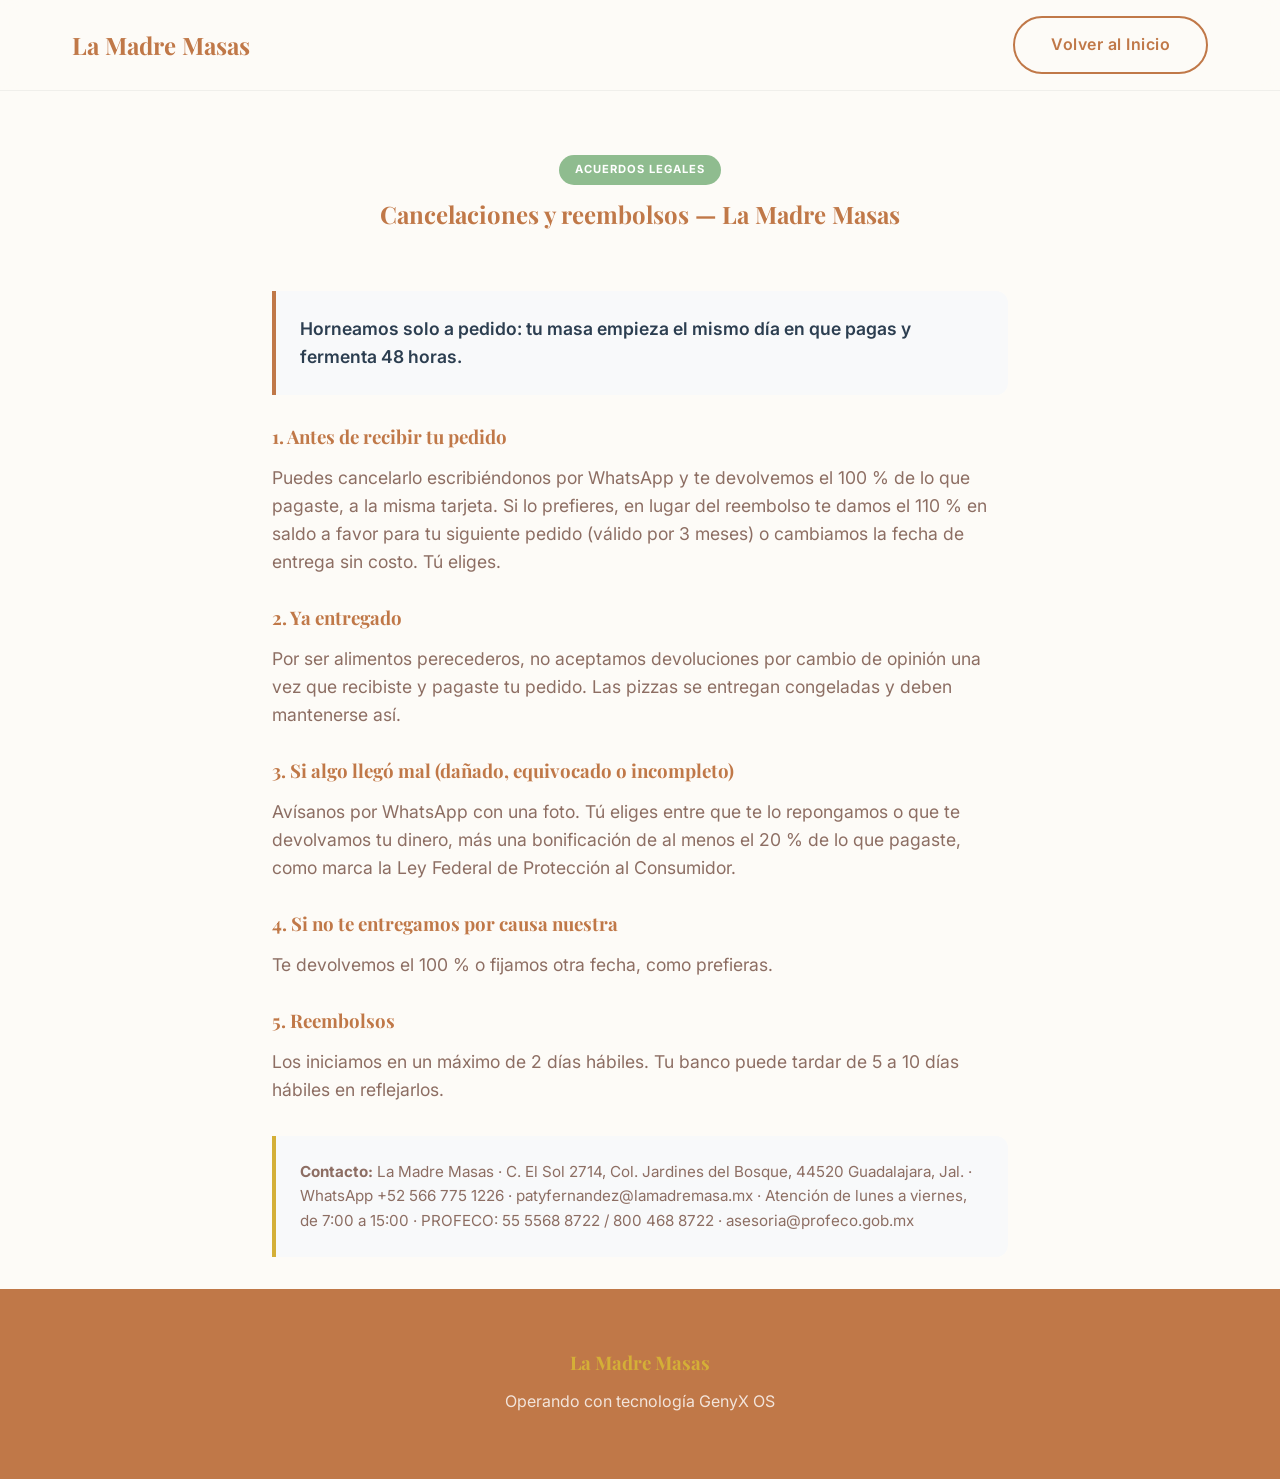
==== cancelaciones.html @ d2cee0dd "feat(legal): agregar pagina de cancelaciones y reembolsos (#Ronda07)" ====
<!DOCTYPE html>
<html lang="es">

<head>
    <meta charset="UTF-8">
  <!-- Anti-AI Crawler Protection -->
  <meta name="robots" content="noai, noimageai">
  <meta name="GPTBot" content="noindex, nofollow, noarchive, nosnippet">
  <meta name="ChatGPT-User" content="noindex, nofollow">
  <meta name="anthropic-ai" content="noindex, nofollow">
  <meta name="ClaudeBot" content="noindex, nofollow">
  <meta name="Google-Extended" content="noindex, nofollow">
  <meta name="CCBot" content="noindex, nofollow">
  <meta name="PerplexityBot" content="noindex, nofollow">
  <meta name="Bytespider" content="noindex, nofollow">
  <meta name="FacebookBot" content="noindex, nofollow">
    <meta name="viewport" content="width=device-width, initial-scale=1.0">
    <title>Cancelaciones y Reembolsos | La Madre Masas</title>
    <meta name="description" content="Política de cancelaciones y reembolsos de La Madre Masas.">
    <link rel="stylesheet" href="css/style.css">
    <link rel="stylesheet" href="https://cdnjs.cloudflare.com/ajax/libs/font-awesome/6.4.0/css/all.min.css">
    <style>
        .legal-content h3 {
            margin-top: 2rem;
            margin-bottom: 1rem;
            color: var(--color-primary);
        }

        .legal-content p,
        .legal-content li {
            font-size: 1.1rem;
            color: var(--color-text-muted);
            line-height: 1.6;
            margin-bottom: 1rem;
        }

        .legal-content ul,
        .legal-content ol {
            margin-left: 2rem;
            margin-bottom: 1.5rem;
        }

        .highlight-box {
            background-color: #f8f9fa;
            border-left: 4px solid var(--color-primary);
            padding: 1.5rem;
            margin: 2rem 0;
            border-radius: 0 var(--border-radius-md) var(--border-radius-md) 0;
        }
    </style>
</head>

<body>

    <header class="header">
        <div class="container flex justify-between items-center">
            <a href="index.html" class="logo-text"
                style="font-family:var(--font-heading); font-size:1.5rem; font-weight:700; color:var(--color-primary);">
                La Madre Masas
            </a>
            <a href="index.html" class="btn btn-secondary">
                Volver al Inicio
            </a>
        </div>
    </header>

    <section class="py-xl" style="background-color:#FDFBF7;">
        <div class="container" style="max-width: 800px; margin: 0 auto; padding-top: 4rem;">
            <div class="text-center mb-lg">
                <span class="badge mb-sm">Acuerdos Legales</span>
                <h1 style="color:var(--color-primary);">Cancelaciones y reembolsos — La Madre Masas</h1>
            </div>

            <div class="legal-content bg-white p-xl rounded shadow" style="border: 1px solid var(--color-border);">

                <div class="highlight-box">
                    <p style="margin:0; font-weight:600; color:var(--color-text);">Horneamos solo a pedido: tu masa empieza el mismo día en que pagas y fermenta 48 horas.</p>
                </div>

                <h3>1. Antes de recibir tu pedido</h3>
                <p>Puedes cancelarlo escribiéndonos por WhatsApp y te devolvemos el 100 % de lo que pagaste, a la misma tarjeta. Si lo prefieres, en lugar del reembolso te damos el 110 % en saldo a favor para tu siguiente pedido (válido por 3 meses) o cambiamos la fecha de entrega sin costo. Tú eliges.</p>

                <h3>2. Ya entregado</h3>
                <p>Por ser alimentos perecederos, no aceptamos devoluciones por cambio de opinión una vez que recibiste y pagaste tu pedido. Las pizzas se entregan congeladas y deben mantenerse así.</p>

                <h3>3. Si algo llegó mal (dañado, equivocado o incompleto)</h3>
                <p>Avísanos por WhatsApp con una foto. Tú eliges entre que te lo repongamos o que te devolvamos tu dinero, más una bonificación de al menos el 20 % de lo que pagaste, como marca la Ley Federal de Protección al Consumidor.</p>

                <h3>4. Si no te entregamos por causa nuestra</h3>
                <p>Te devolvemos el 100 % o fijamos otra fecha, como prefieras.</p>

                <h3>5. Reembolsos</h3>
                <p>Los iniciamos en un máximo de 2 días hábiles. Tu banco puede tardar de 5 a 10 días hábiles en reflejarlos.</p>

                <div class="highlight-box" style="border-left-color: var(--color-gold);">
                    <p style="margin:0; font-size:0.95rem; color:var(--color-text-muted);">
                        <strong>Contacto:</strong> La Madre Masas · C. El Sol 2714, Col. Jardines del Bosque, 44520 Guadalajara, Jal. · WhatsApp +52 566 775 1226 · <a href="mailto:patyfernandez@lamadremasa.mx">patyfernandez@lamadremasa.mx</a> · Atención de lunes a viernes, de 7:00 a 15:00 · PROFECO: 55 5568 8722 / 800 468 8722 · <a href="mailto:asesoria@profeco.gob.mx">asesoria@profeco.gob.mx</a>
                    </p>
                </div>
            </div>
        </div>
    </section>

    <footer style="background:var(--color-primary); color:white; padding:4rem 0;">
        <div class="container text-center">
            <h3 style="color:var(--color-gold); margin-bottom:1rem;">La Madre Masas</h3>
            <p style="opacity: 0.8;">Operando con tecnología GenyX OS</p>
        </div>
    </footer>

</body>

</html>
---- css/style.css ----
/* Import Google Fonts */
@import url('https://fonts.googleapis.com/css2?family=Inter:wght@300;400;500;600&family=Playfair+Display:ital,wght@0,400;0,600;0,700;1,400&display=swap');
@import 'variables.css';

/* --- Reset & Base --- */
* {
    margin: 0;
    padding: 0;
    box-sizing: border-box;
}

html {
    scroll-behavior: smooth;
}

body {
    font-family: var(--font-body);
    background-color: var(--color-background);
    color: var(--color-text-main);
    line-height: 1.6;
    -webkit-font-smoothing: antialiased;
    overflow-x: hidden;
}

h1,
h2,
h3,
h4,
h5,
h6 {
    font-family: var(--font-heading);
    font-weight: 700;
    line-height: 1.1;
    color: var(--color-primary);
}

a {
    text-decoration: none;
    color: inherit;
    transition: var(--transition-base);
}

img {
    max-width: 100%;
    display: block;
    height: auto;
}

ul {
    list-style: none;
}

/* --- Layout Utilities --- */
.container {
    max-width: var(--container-width);
    margin: 0 auto;
    padding: 0 var(--spacing-md);
}

.flex {
    display: flex;
}

.flex-col {
    flex-direction: column;
}

.items-center {
    align-items: center;
}

.justify-between {
    justify-content: space-between;
}

.justify-center {
    justify-content: center;
}

.grid {
    display: grid;
}

.grid-2-col {
    grid-template-columns: 1fr 1fr;
}

.grid-3-col {
    grid-template-columns: repeat(3, 1fr);
}

.grid-4-col {
    grid-template-columns: repeat(4, 1fr);
}

.gap-xs {
    gap: var(--spacing-xs);
}

.gap-sm {
    gap: var(--spacing-sm);
}

.gap-md {
    gap: var(--spacing-md);
}

.gap-lg {
    gap: var(--spacing-lg);
}

.text-center {
    text-align: center;
}

.text-right {
    text-align: right;
}

.mb-sm {
    margin-bottom: var(--spacing-sm);
}

.mb-md {
    margin-bottom: var(--spacing-md);
}

.mb-lg {
    margin-bottom: var(--spacing-lg);
}

.mt-sm {
    margin-top: var(--spacing-sm);
}

.mt-md {
    margin-top: var(--spacing-md);
}

.mt-lg {
    margin-top: var(--spacing-lg);
}

.py-lg {
    padding-top: var(--spacing-lg);
    padding-bottom: var(--spacing-lg);
}

/* --- Components --- */

/* Buttons */
.btn {
    display: inline-flex;
    align-items: center;
    justify-content: center;
    padding: 14px 36px;
    border-radius: var(--border-radius-pill);
    font-weight: 600;
    font-size: 1rem;
    cursor: pointer;
    transition: var(--transition-base);
    border: 2px solid transparent;
    letter-spacing: 0.5px;
}

.btn-primary {
    background-color: var(--color-primary);
    color: var(--color-text-light);
    box-shadow: var(--shadow-md);
}

.btn-primary:hover {
    background-color: var(--color-primary-light);
    transform: translateY(-3px);
    box-shadow: var(--shadow-lg);
}

.btn-secondary {
    background-color: transparent;
    border-color: var(--color-primary);
    color: var(--color-primary);
}

.btn-secondary:hover {
    background-color: var(--color-primary);
    color: var(--color-text-light);
}

.btn-icon-only {
    width: 40px;
    height: 40px;
    border-radius: 50%;
    background: rgba(255, 255, 255, 0.8);
    display: flex;
    align-items: center;
    justify-content: center;
    color: var(--color-primary);
    transition: var(--transition-base);
}

.btn-icon-only:hover {
    background: var(--color-primary);
    color: #fff;
    transform: scale(1.1);
}

/* Cards */
.card-product {
    background: var(--color-surface);
    border-radius: var(--border-radius-md);
    overflow: hidden;
    transition: var(--transition-base);
    box-shadow: var(--shadow-sm);
    border: 1px solid rgba(0, 0, 0, 0.03);
    display: flex;
    flex-direction: column;
}

.card-product:hover {
    transform: translateY(-8px);
    box-shadow: var(--shadow-lg);
}

.card-img {
    height: 220px;
    background: #eee;
    overflow: hidden;
    position: relative;
}

.card-img img {
    width: 100%;
    height: 100%;
    object-fit: cover;
    transition: transform 0.5s ease;
}

.card-product:hover .card-img img {
    transform: scale(1.05);
}

.card-body {
    padding: var(--spacing-md);
    flex-grow: 1;
    display: flex;
    flex-direction: column;
}

.card-title {
    font-size: 1.25rem;
    margin-bottom: 4px;
}

.card-desc {
    font-size: 0.9rem;
    color: var(--color-text-muted);
    margin-bottom: var(--spacing-sm);
    flex-grow: 1;
}

.card-price {
    font-weight: 700;
    color: var(--color-primary);
    font-size: 1.1rem;
}

/* Badge */
.badge {
    padding: 6px 16px;
    border-radius: 20px;
    font-size: 0.7rem;
    font-weight: 700;
    text-transform: uppercase;
    letter-spacing: 1px;
    background: var(--color-secondary);
    color: #fff;
    display: inline-block;
}

/* --- Layout Sections --- */

/* Header */
.header {
    background: rgba(253, 251, 247, 0.9);
    backdrop-filter: blur(12px);
    position: sticky;
    top: 0;
    z-index: 900;
    padding: 16px 0;
    border-bottom: 1px solid rgba(0, 0, 0, 0.05);
}

.hidden-mobile {
    display: flex;
}

.nav-link {
    font-weight: 500;
    font-size: 0.95rem;
}

.nav-link:hover {
    color: var(--color-primary);
}

/* Hero */
.hero {
    min-height: 90vh;
    display: flex;
    align-items: center;
    position: relative;
    background-color: #222;
    margin-top: -80px;
    /* pull under header */
    padding-top: 80px;
}

.hero-bg {
    position: absolute;
    inset: 0;
    background-image: url('../images/hero-artisan.jpg');
    /* Will need image */
    background-size: cover;
    background-position: center;
    opacity: 0.6;
    mix-blend-mode: overlay;
    z-index: 0;
}

.hero-content {
    position: relative;
    z-index: 10;
    max-width: 700px;
    color: var(--color-text-main);
}

/* Ensure text readability on light bg or dark based on image. Let's assume light cream text on dark image overlay */
.hero-content h1 {
    font-size: 4.5rem;
    color: var(--color-primary);
    line-height: 1;
    margin-bottom: var(--spacing-md);
}

.hero-content p {
    font-size: 1.25rem;
    margin-bottom: var(--spacing-md);
    color: var(--color-accent);
    max-width: 500px;
}

/* Products Config */
.section-products {
    background-color: var(--color-surface-alt);
}

/* FAQ Accordion (Simple CSS) */
details {
    background: #fff;
    padding: 16px;
    border-radius: 8px;
    margin-bottom: 8px;
    box-shadow: var(--shadow-sm);
    cursor: pointer;
}

summary {
    font-weight: 600;
    color: var(--color-primary);
    outline: none;
}

details[open] summary {
    margin-bottom: 10px;
    border-bottom: 1px solid #eee;
    padding-bottom: 10px;
}


/* Responsive */
@media (max-width: 900px) {
    .hidden-mobile {
        display: none !important;
    }

    .grid-4-col,
    .grid-3-col,
    .grid-2-col {
        grid-template-columns: 1fr;
    }

    /* Stack images above text on mobile for alternating grids */
    .order-1-mobile {
        order: 1;
    }

    .order-2-mobile {
        order: 2;
    }

    .hero {
        min-height: 80vh;
        padding-top: 100px;
    }

    .hero-content h1 {
        font-size: 2.5rem;
    }

    .hero-content p {
        font-size: 1.1rem;
    }

    .btn {
        padding: 12px 24px;
        font-size: 0.9rem;
    }
}
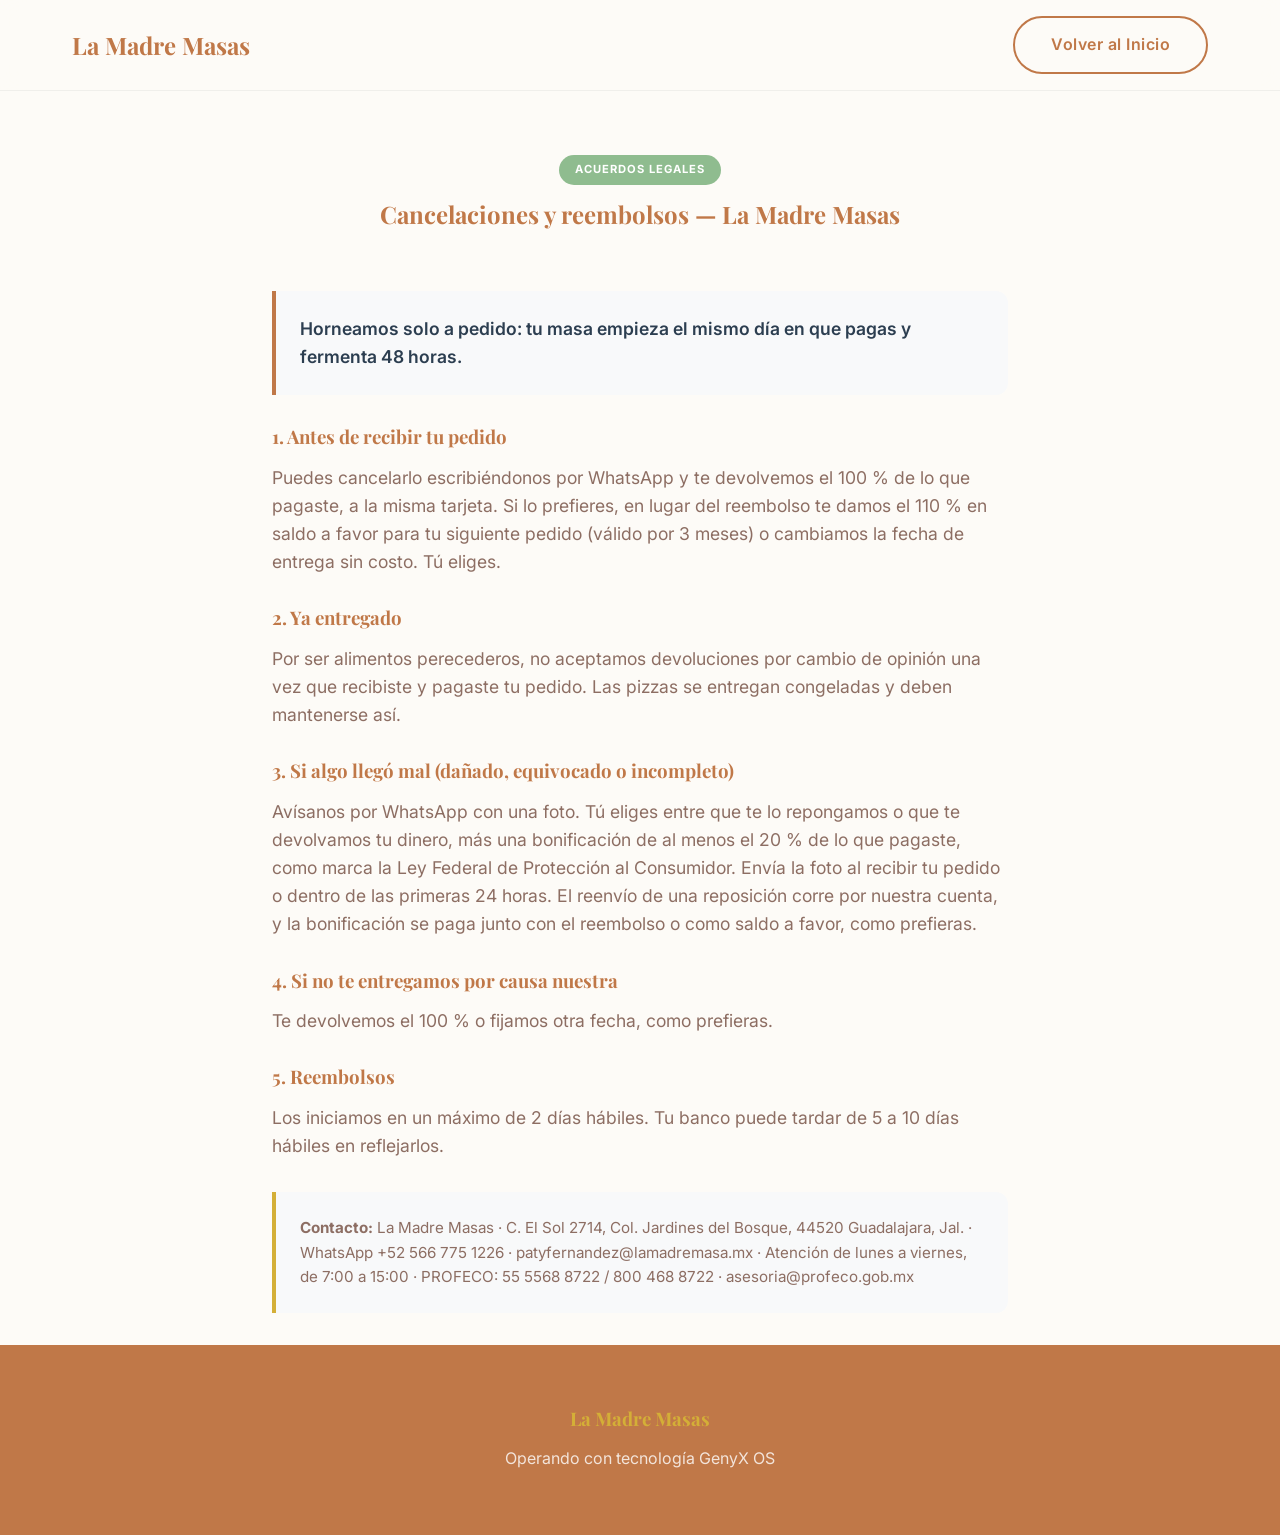
==== commit 0f360276: "feat(legal): actualizar punto 3 de cancelaciones y enlazar en pie de pagina (#Ronda07)" ====
--- a/cancelaciones.html
+++ b/cancelaciones.html
@@ -84,7 +84,7 @@
                 <p>Por ser alimentos perecederos, no aceptamos devoluciones por cambio de opinión una vez que recibiste y pagaste tu pedido. Las pizzas se entregan congeladas y deben mantenerse así.</p>
 
                 <h3>3. Si algo llegó mal (dañado, equivocado o incompleto)</h3>
-                <p>Avísanos por WhatsApp con una foto. Tú eliges entre que te lo repongamos o que te devolvamos tu dinero, más una bonificación de al menos el 20 % de lo que pagaste, como marca la Ley Federal de Protección al Consumidor.</p>
+                <p>Avísanos por WhatsApp con una foto. Tú eliges entre que te lo repongamos o que te devolvamos tu dinero, más una bonificación de al menos el 20 % de lo que pagaste, como marca la Ley Federal de Protección al Consumidor. Envía la foto al recibir tu pedido o dentro de las primeras 24 horas. El reenvío de una reposición corre por nuestra cuenta, y la bonificación se paga junto con el reembolso o como saldo a favor, como prefieras.</p>
 
                 <h3>4. Si no te entregamos por causa nuestra</h3>
                 <p>Te devolvemos el 100 % o fijamos otra fecha, como prefieras.</p>
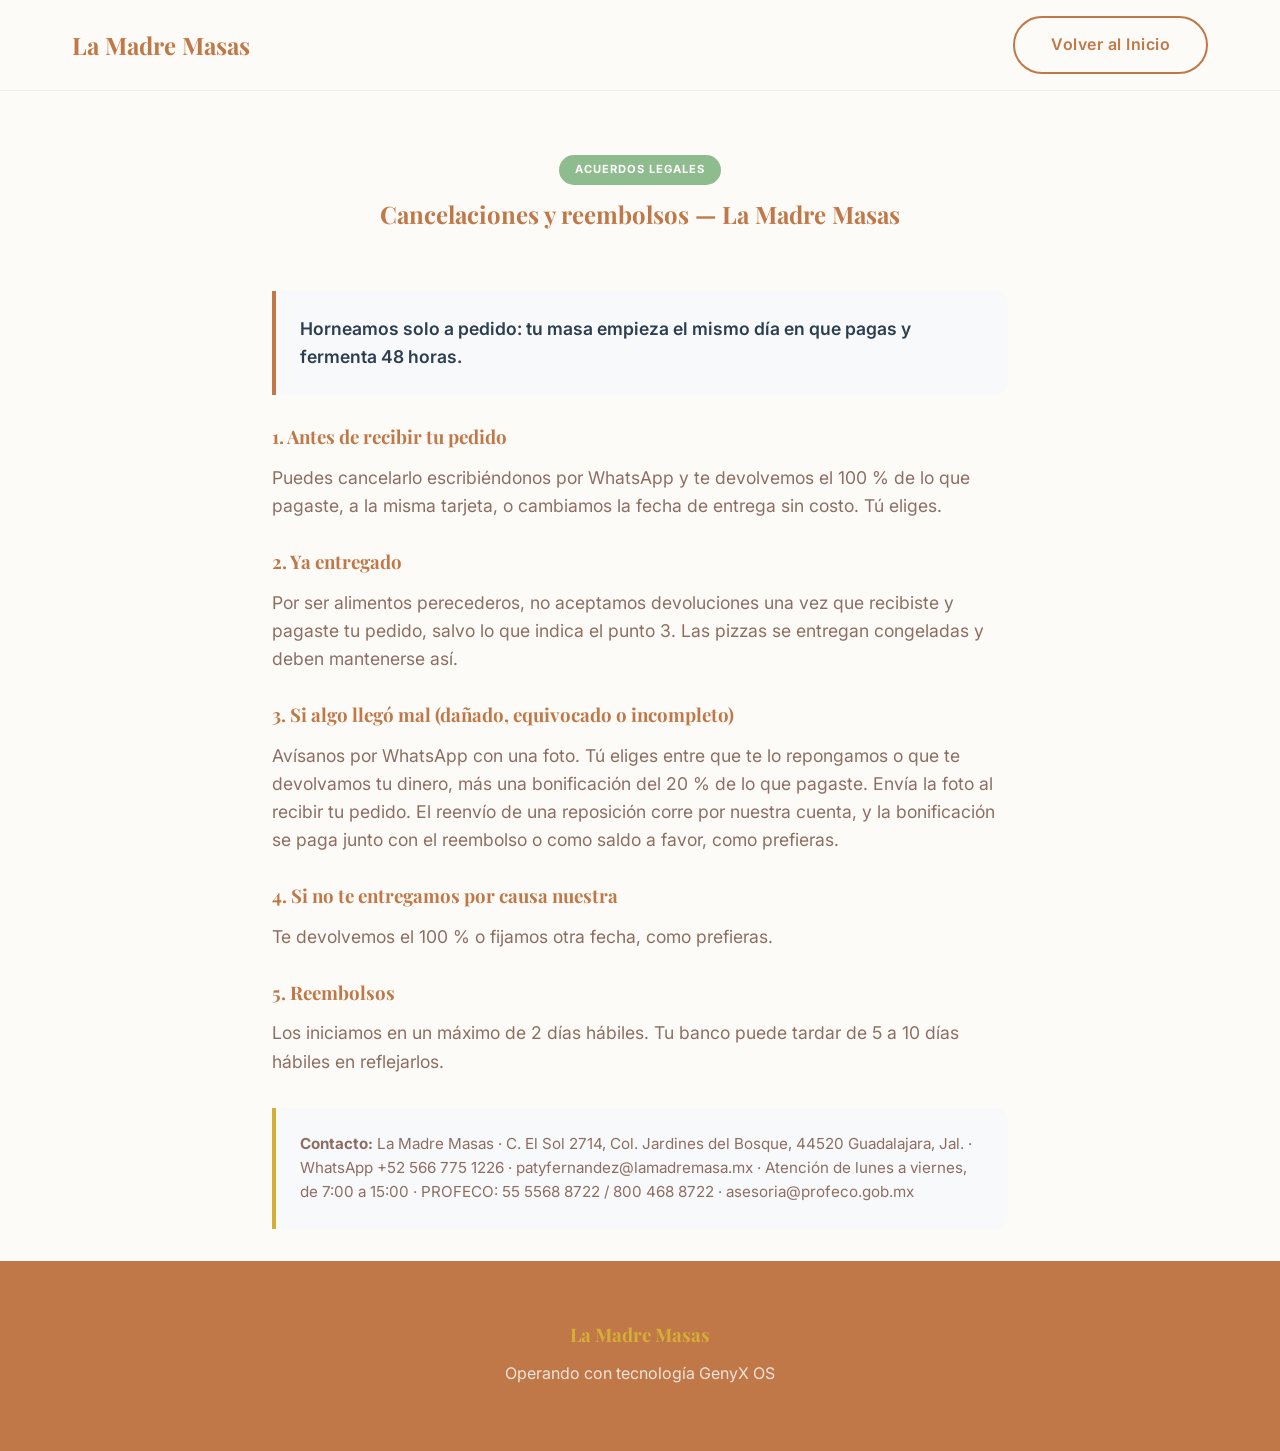
==== commit 24cd19a5: "feat(legal): actualizar puntos 1, 2 y 3 de cancelaciones.html (#Ronda08)" ====
--- a/cancelaciones.html
+++ b/cancelaciones.html
@@ -78,13 +78,13 @@
                 </div>
 
                 <h3>1. Antes de recibir tu pedido</h3>
-                <p>Puedes cancelarlo escribiéndonos por WhatsApp y te devolvemos el 100 % de lo que pagaste, a la misma tarjeta. Si lo prefieres, en lugar del reembolso te damos el 110 % en saldo a favor para tu siguiente pedido (válido por 3 meses) o cambiamos la fecha de entrega sin costo. Tú eliges.</p>
+                <p>Puedes cancelarlo escribiéndonos por WhatsApp y te devolvemos el 100 % de lo que pagaste, a la misma tarjeta, o cambiamos la fecha de entrega sin costo. Tú eliges.</p>
 
                 <h3>2. Ya entregado</h3>
-                <p>Por ser alimentos perecederos, no aceptamos devoluciones por cambio de opinión una vez que recibiste y pagaste tu pedido. Las pizzas se entregan congeladas y deben mantenerse así.</p>
+                <p>Por ser alimentos perecederos, no aceptamos devoluciones una vez que recibiste y pagaste tu pedido, salvo lo que indica el punto 3. Las pizzas se entregan congeladas y deben mantenerse así.</p>
 
                 <h3>3. Si algo llegó mal (dañado, equivocado o incompleto)</h3>
-                <p>Avísanos por WhatsApp con una foto. Tú eliges entre que te lo repongamos o que te devolvamos tu dinero, más una bonificación de al menos el 20 % de lo que pagaste, como marca la Ley Federal de Protección al Consumidor. Envía la foto al recibir tu pedido o dentro de las primeras 24 horas. El reenvío de una reposición corre por nuestra cuenta, y la bonificación se paga junto con el reembolso o como saldo a favor, como prefieras.</p>
+                <p>Avísanos por WhatsApp con una foto. Tú eliges entre que te lo repongamos o que te devolvamos tu dinero, más una bonificación del 20 % de lo que pagaste. Envía la foto al recibir tu pedido. El reenvío de una reposición corre por nuestra cuenta, y la bonificación se paga junto con el reembolso o como saldo a favor, como prefieras.</p>
 
                 <h3>4. Si no te entregamos por causa nuestra</h3>
                 <p>Te devolvemos el 100 % o fijamos otra fecha, como prefieras.</p>
